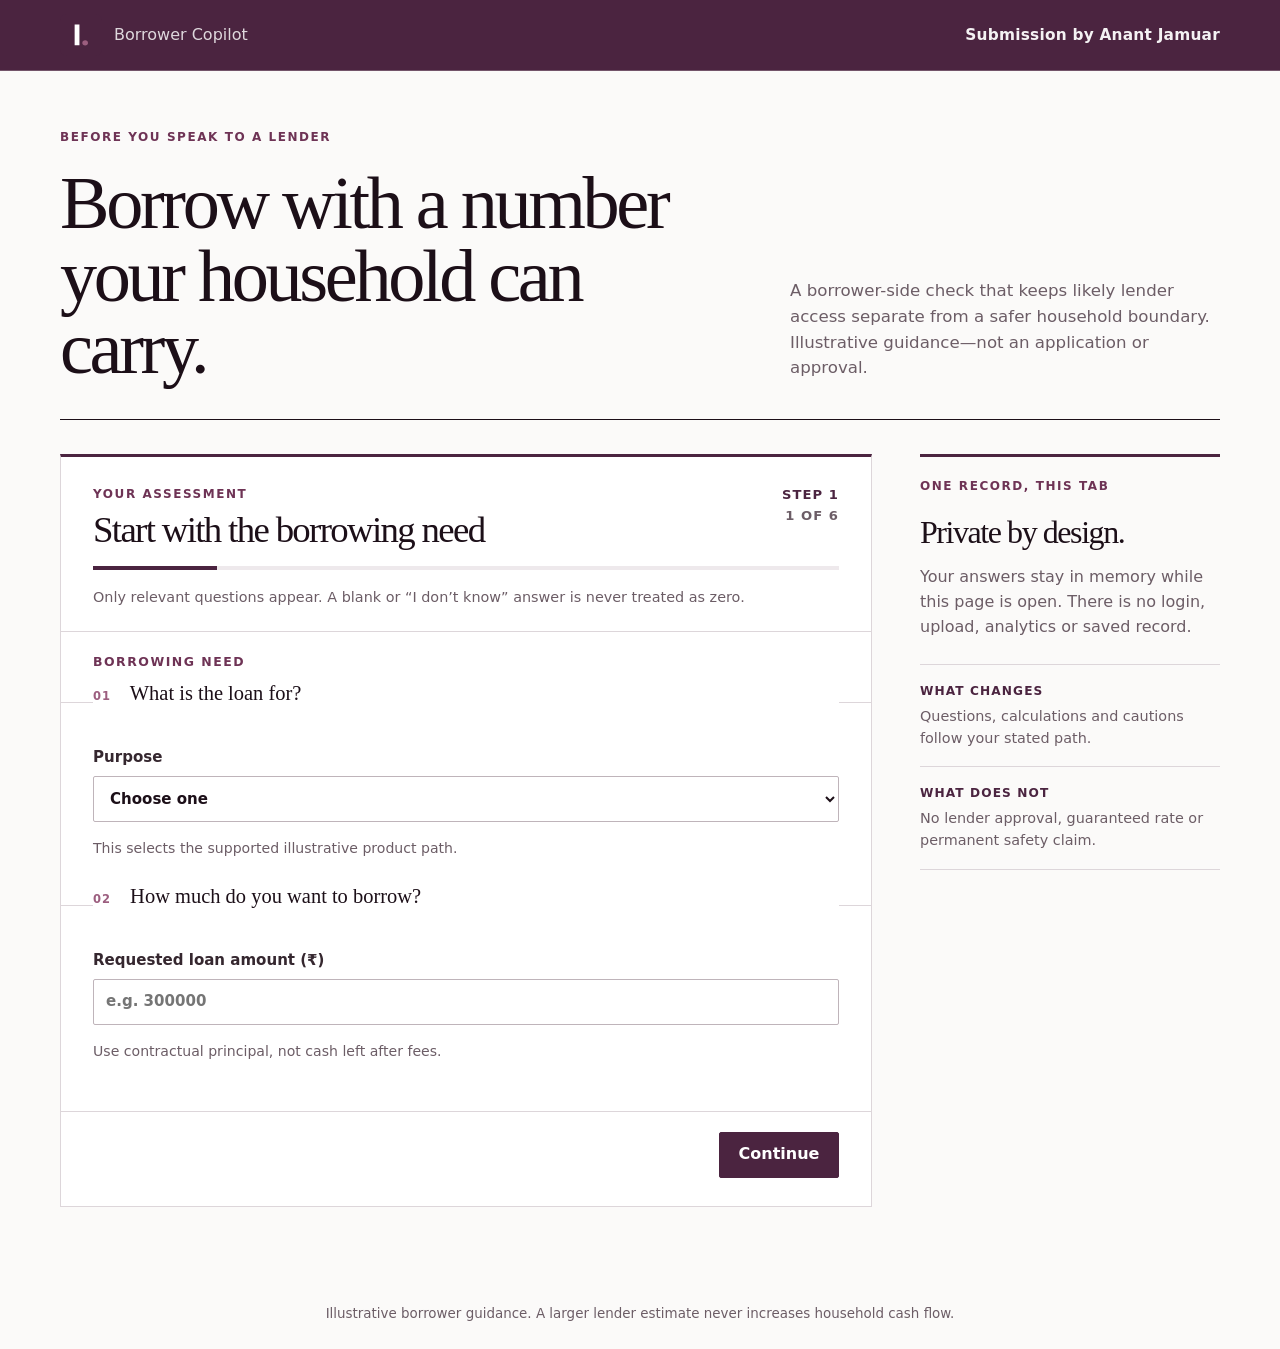
==== index.html @ d69629b9 "Initial Lokta Borrower Copilot implementation" ====
<!doctype html>
<html lang="en">
  <head>
    <meta charset="UTF-8" />
    <meta name="viewport" content="width=device-width, initial-scale=1" />
    <meta name="description" content="A private, adaptive borrowing self-assessment for Indian borrowers." />
    <title>Lokta Borrower Copilot</title>
    <link rel="stylesheet" href="styles.css" />
  </head>
  <body>
    <header class="site-header">
      <a class="brand" href="#top" aria-label="Lokta Borrower Copilot home">
        <img class="brand-mark" src="lokta-monogram.svg" alt="Lokta" />
        <span>Borrower Copilot</span>
      </a>
      <div class="header-meta">
        <div class="submission-details">
          <button class="submission-credit" type="button" aria-expanded="false" aria-controls="submission-contact">Submission by Anant Jamuar</button>
          <div id="submission-contact" class="contact-popover" role="status">
            <a href="mailto:jamuaranant@gmail.com">jamuaranant@gmail.com</a>
            <a href="tel:+91980128636">+91 980128636</a>
          </div>
        </div>
      </div>
    </header>

    <main id="top">
      <section class="hero">
        <p class="eyebrow">Before you speak to a lender</p>
        <h1>Borrow with a number your household can carry.</h1>
        <p class="lede">A borrower-side check that keeps likely lender access separate from a safer household boundary. Illustrative guidance—not an application or approval.</p>
      </section>

      <div class="layout">
        <form id="assessment-form" novalidate>
          <div class="form-intro">
            <div>
              <p class="eyebrow">Your assessment</p>
              <h2 id="panel-title">Start with the borrowing need</h2>
            </div>
            <div class="progress-copy" aria-live="polite">
              <span id="step-label">Step 1</span>
              <span id="step-count">1 of 7</span>
            </div>
            <progress id="step-progress" value="1" max="7" aria-label="Assessment progress"></progress>
            <p class="form-note">Only relevant questions appear. A blank or “I don’t know” answer is never treated as zero.</p>
          </div>

          <section class="question-panel" data-panel="need" data-title="Start with the borrowing need" aria-labelledby="need-heading">
            <h3 id="need-heading" tabindex="-1">Borrowing need</h3>
            <fieldset>
              <legend><span>01</span> What is the loan for?</legend>
              <label>Purpose
                <select name="purpose" required>
                  <option value="">Choose one</option>
                  <option value="personal">Wedding or another personal expense</option>
                  <option value="business">Business investment or expansion</option>
                  <option value="vehicle">Electric vehicle for earning income</option>
                  <option value="personal">Vehicle for personal use</option>
                  <option value="other">Another personal purpose</option>
                </select>
              </label>
              <p class="help">This selects the supported illustrative product path.</p>
            </fieldset>
            <fieldset>
              <legend><span>02</span> How much do you want to borrow?</legend>
              <label>Requested loan amount (₹)
                <input name="requested" type="number" min="1" inputmode="numeric" placeholder="e.g. 300000" required />
              </label>
              <p class="help">Use contractual principal, not cash left after fees.</p>
            </fieldset>
          </section>

          <section class="question-panel" data-panel="income" data-title="Map the household income" aria-labelledby="income-heading" hidden>
            <h3 id="income-heading" tabindex="-1">Household income</h3>
            <fieldset>
              <legend><span>03</span> What net income is available now?</legend>
              <div class="two-col amount-pair" data-fields="income">
                <label>Monthly net income — lower (₹)<input name="incomeLow" type="number" min="0" inputmode="numeric" /></label>
                <label>Upper, if it is a range (₹)<input name="incomeHigh" type="number" min="0" inputmode="numeric" /></label>
              </div>
              <label class="check"><input type="checkbox" data-unknown="income" /> I don’t know my current net income</label>
              <div class="two-col">
                <label>Income type
                  <select name="incomeType"><option value="">Choose one</option><option value="salaried">Salaried</option><option value="self-employed">Self-employed</option><option value="informal">Informal or casual</option><option value="mixed">Mixed</option><option value="unsure">Unsure</option></select>
                </label>
                <label>Does it vary materially month to month?
                  <select name="incomeVariable"><option value="">I don’t know</option><option value="no">No</option><option value="yes">Yes</option></select>
                </label>
              </div>
              <label>Do records support this monthly net-income amount?
                <select name="records"><option value="">I don’t know</option><option value="yes">Yes</option><option value="part">Only part of it</option><option value="no">No or no records</option></select>
              </label>
              <div id="supported-income" hidden class="two-col amount-pair">
                <label>Record-supported amount — lower (₹)<input name="supportedIncomeLow" type="number" min="0" inputmode="numeric" /></label>
                <label>Upper, if a range (₹)<input name="supportedIncomeHigh" type="number" min="0" inputmode="numeric" /></label>
              </div>
              <p class="help">Use income after work costs and taxes, before household spending and debt. Do not include hoped-for income from this loan.</p>
            </fieldset>
            <fieldset>
              <legend><span>04</span> Does someone contribute to this same budget?</legend>
              <div class="two-col amount-pair" data-fields="contribution">
                <label>Available monthly — lower (₹)<input name="contributionLow" type="number" min="0" inputmode="numeric" /></label>
                <label>Upper, if a range (₹)<input name="contributionHigh" type="number" min="0" inputmode="numeric" /></label>
              </div>
              <label class="check"><input type="checkbox" data-unknown="contribution" /> I don’t know</label>
              <p class="help">Enter 0 only when there is no contribution. Do not enter another person’s full salary unless it is actually available here.</p>
            </fieldset>
          </section>

          <section class="question-panel" data-panel="budget" data-title="Map spending and existing debt" aria-labelledby="budget-heading" hidden>
            <h3 id="budget-heading" tabindex="-1">Household commitments</h3>
            <fieldset>
              <legend><span>05</span> What does the household spend?</legend>
              <div class="two-col amount-pair" data-fields="expenses">
                <label>Monthly spending — lower (₹)<input name="expensesLow" type="number" min="0" inputmode="numeric" /></label>
                <label>Upper, if a range (₹)<input name="expensesHigh" type="number" min="0" inputmode="numeric" /></label>
              </div>
              <label class="check"><input type="checkbox" data-unknown="expenses" /> I don’t know</label>
              <p class="help">Include housing, food, utilities, transport and people supported. Exclude debt and costs already removed from income.</p>
            </fieldset>
            <fieldset>
              <legend><span>06</span> What debt payments are required?</legend>
              <div class="two-col amount-pair" data-fields="debt">
                <label>Monthly debt payments — lower (₹)<input name="debtLow" type="number" min="0" inputmode="numeric" /></label>
                <label>Upper, if a range (₹)<input name="debtHigh" type="number" min="0" inputmode="numeric" /></label>
              </div>
              <label class="check"><input type="checkbox" data-unknown="debt" /> I don’t know</label>
              <label>Does this include every debt where you are borrower or co-borrower?
                <select name="applicantDebtScope"><option value="">I don’t know</option><option value="same">Yes, same total</option><option value="different">No, I will enter another total</option></select>
              </label>
              <div id="applicant-debt" hidden class="two-col amount-pair">
                <label>Applicant debt — lower (₹)<input name="applicantDebtLow" type="number" min="0" inputmode="numeric" /></label>
                <label>Applicant debt — upper (₹)<input name="applicantDebtHigh" type="number" min="0" inputmode="numeric" /></label>
              </div>
              <label>Is a payment overdue, unresolved after a bounce, under a catch-up plan, paid with another loan, or delaying essentials?
                <select name="distress"><option value="">I don’t know</option><option value="none">No</option><option value="resolved">A previous problem is resolved</option><option value="active">Yes, now</option></select>
              </label>
              <p class="help">Use required payments, not outstanding balances. A resolved bounce is different from a currently unpaid one.</p>
            </fieldset>
            <fieldset>
              <legend><span>07</span> What is your age?</legend>
              <label>Age in completed years<input name="age" type="number" min="0" max="120" inputmode="numeric" /></label>
              <p class="help">No date of birth is needed. Unknown age keeps product eligibility unresolved.</p>
            </fieldset>
          </section>

          <section class="question-panel" data-panel="credit" data-title="Add the credit context" aria-labelledby="credit-heading" hidden>
            <h3 id="credit-heading" tabindex="-1">Credit context</h3>
            <fieldset>
              <legend><span>08</span> What do you know about your credit record?</legend>
              <label>Credit-score availability
                <select name="credit"><option value="">I don’t know</option><option value="known">I know my score</option><option value="none">I have been told no score is available</option></select>
              </label>
              <p class="help">No score is invented and no score-based rate discount is assumed.</p>
            </fieldset>
          </section>

          <section class="question-panel" data-panel="security" data-title="Check the property-backed path" aria-labelledby="security-heading" hidden>
            <h3 id="security-heading" tabindex="-1">Security</h3>
            <fieldset>
              <legend><span>09</span> Can this property support the selected path?</legend>
              <label>Is it applicant-owned, unencumbered, and are relevant owners willing to participate?
                <select name="security"><option value="">I don’t know</option><option value="yes">Yes</option><option value="no">No</option></select>
              </label>
              <label>Reported property value (₹)<input name="propertyValue" type="number" min="0" inputmode="numeric" /></label>
              <p class="help">Property can limit a lender estimate. It never becomes household repayment income.</p>
            </fieldset>
          </section>

          <section class="question-panel" data-panel="vehicle" data-title="Check the electric-vehicle path" aria-labelledby="vehicle-heading" hidden>
            <h3 id="vehicle-heading" tabindex="-1">Vehicle</h3>
            <fieldset>
              <legend><span>09</span> What is the on-road vehicle price?</legend>
              <label>On-road electric two-wheeler price (₹)<input name="vehiclePrice" type="number" min="0" inputmode="numeric" /></label>
              <p class="help">The illustrative path finances at most 85%; fees and other constraints can require more own funds.</p>
            </fieldset>
          </section>

          <section class="question-panel" data-panel="funding" data-title="Check whether the plan is fully funded" aria-labelledby="funding-heading" hidden>
            <h3 id="funding-heading" tabindex="-1">Funding</h3>
            <fieldset>
              <legend><span>10</span> What must the borrowing pay for?</legend>
              <label id="general-purpose-cost">Total purpose cost (₹)<input name="purposeCost" type="number" min="0" inputmode="numeric" /></label>
              <label>Own funds available after protected savings (₹)<input name="ownFunds" type="number" min="0" inputmode="numeric" /></label>
              <p class="help">Loan fees and the purpose cannot spend the same rupee twice.</p>
            </fieldset>
            <fieldset>
              <legend>Would a smaller version still work?</legend>
              <label>Smaller-plan viability
                <select name="smallPlan"><option value="no">No</option><option value="yes">Yes</option><option value="unknown">I’m not sure</option></select>
              </label>
              <label id="minimum-purpose-cost" hidden>Minimum acceptable purpose cost (₹)<input name="minimumPurposeCost" type="number" min="0" inputmode="numeric" /></label>
              <p class="help">A “Borrow less” result needs a genuinely useful smaller plan, not just a lower EMI.</p>
            </fieldset>
          </section>

          <section class="question-panel" data-panel="history" data-title="Test a real low-income month" aria-labelledby="history-heading" hidden>
            <h3 id="history-heading" tabindex="-1">Income history</h3>
            <fieldset>
              <legend>What was the lowest recent net-income month?</legend>
              <div class="two-col">
                <label>Lowest monthly net income (₹)<input name="historyLow" type="number" min="0" inputmode="numeric" /></label>
                <label>Completed months covered<input name="historyMonths" type="number" min="1" max="12" inputmode="numeric" /></label>
              </div>
              <p class="help">Use the latest available period, up to 12 completed months, after work or business costs. It is tested separately—not reduced by another 20%.</p>
            </fieldset>
          </section>

          <section class="question-panel" data-panel="productive" data-title="Keep future earnings separate" aria-labelledby="productive-heading" hidden>
            <h3 id="productive-heading" tabindex="-1">Productive use</h3>
            <fieldset>
              <legend>What additional net income could the purchase create?</legend>
              <div class="two-col">
                <label>Conservative monthly net increase (₹)<input name="productiveIncome" type="number" min="0" inputmode="numeric" /></label>
                <label>Months before it begins<input name="productiveDelay" type="number" min="0" inputmode="numeric" /></label>
              </div>
              <label>What is the estimate based on?
                <select name="productiveBasis"><option value="">I don’t know</option><option value="records">Past records</option><option value="orders">Confirmed orders or demand</option><option value="estimate">My estimate</option></select>
              </label>
              <p class="help">Enter income after added operating costs, downtime and displaced earnings. It will never raise current safe capacity.</p>
            </fieldset>
          </section>

          <section class="question-panel" data-panel="resilience" data-title="Add only useful refinements" aria-labelledby="resilience-heading" hidden>
            <h3 id="resilience-heading" tabindex="-1">Resilience and offer</h3>
            <fieldset>
              <legend>What emergency money remains after this plan?</legend>
              <label>Accessible reserves after purchase, fees and earmarks (₹)<input name="reserves" type="number" min="0" inputmode="numeric" /></label>
              <p class="help">Optional. Reserves show temporary coverage; they never increase recurring capacity.</p>
            </fieldset>
            <fieldset>
              <legend>Is a known one-time expense due within 12 months?</legend>
              <label>Upcoming commitment
                <select name="commitmentStatus"><option value="">Skip this refinement</option><option value="no">No</option><option value="yes">Yes</option><option value="unknown">I’m not sure</option></select>
              </label>
              <div id="commitment-details" hidden>
                <div class="two-col">
                  <label>Amount (₹)<input name="commitmentAmount" type="number" min="0" inputmode="numeric" /></label>
                  <label>Due in how many months?<input name="commitmentMonths" type="number" min="1" max="12" inputmode="numeric" /></label>
                  <label>Already set aside (₹)<input name="commitmentEarmarked" type="number" min="0" inputmode="numeric" /></label>
                  <label>Already included in monthly spending?
                    <select name="commitmentInExpenses"><option value="">I don’t know</option><option value="yes">Yes</option><option value="no">No</option></select>
                  </label>
                </div>
              </div>
            </fieldset>
            <fieldset>
              <legend>Do you have a lender offer to compare?</legend>
              <label>Actual offer available
                <select name="hasOffer"><option value="no">No—use the benchmark</option><option value="yes">Yes—check my offer</option></select>
              </label>
              <p class="help">Only one-disbursement monthly reducing or explicitly flat-rate offers are supported.</p>
            </fieldset>
          </section>

          <section class="question-panel" data-panel="offer" data-title="Read the lender offer as cash flows" aria-labelledby="offer-heading" hidden>
            <h3 id="offer-heading" tabindex="-1">Actual lender offer</h3>
            <fieldset>
              <legend>What are the contractual repayment terms?</legend>
              <div class="two-col">
                <label>Contractual principal (₹)<input name="offerAmount" type="number" min="0" inputmode="numeric" /></label>
                <label>Quoted monthly repayment (₹)<input name="offerEmi" type="number" min="0" inputmode="numeric" /></label>
                <label>Repayment structure
                  <select name="offerStructure"><option value="">I don’t know</option><option value="reducing">Reducing balance</option><option value="flat">Explicit flat rate</option><option value="unsupported">Another structure</option></select>
                </label>
                <label>Rate type
                  <select name="offerRateType"><option value="">I don’t know</option><option value="fixed">Fixed</option><option value="floating">Floating</option></select>
                </label>
                <label>Stated annual rate (%)<input name="offerRate" type="number" min="0" step="0.01" inputmode="decimal" /></label>
                <label>Number of monthly repayments<input name="offerMonths" type="number" min="1" step="1" inputmode="numeric" /></label>
              </div>
            </fieldset>
            <fieldset>
              <legend>Are all mandatory charges included?</legend>
              <label>Fee completeness
                <select name="completeFees"><option value="">I don’t know</option><option value="no">No or incomplete</option><option value="yes">Yes, every category below is complete</option></select>
              </label>
              <div id="offer-fees" hidden>
                <p class="help fee-help">Use 0 only where the offer confirms no charge.</p>
                <div class="two-col">
                  <label>Financed fees inside principal (₹)<input name="financedFees" type="number" min="0" inputmode="numeric" /></label>
                  <label>Fees deducted at disbursal (₹)<input name="deductedFees" type="number" min="0" inputmode="numeric" /></label>
                  <label>Fees paid separately upfront (₹)<input name="upfrontFees" type="number" min="0" inputmode="numeric" /></label>
                  <label>Mandatory monthly charge (₹)<input name="recurringFees" type="number" min="0" inputmode="numeric" /></label>
                </div>
              </div>
            </fieldset>
          </section>

          <p id="form-error" class="error" role="alert"></p>
          <div class="form-actions">
            <button id="back" class="secondary" type="button" hidden>Back</button>
            <button id="next" class="primary" type="button">Continue</button>
            <button id="submit-assessment" class="primary" type="submit" hidden>See my assessment</button>
          </div>
        </form>

        <aside class="privacy-note">
          <p class="eyebrow">One record, this tab</p>
          <h2>Private by design.</h2>
          <p>Your answers stay in memory while this page is open. There is no login, upload, analytics or saved record.</p>
          <dl>
            <div><dt>What changes</dt><dd>Questions, calculations and cautions follow your stated path.</dd></div>
            <div><dt>What does not</dt><dd>No lender approval, guaranteed rate or permanent safety claim.</dd></div>
          </dl>
        </aside>
      </div>

      <section id="results" hidden aria-live="polite" aria-labelledby="results-title">
        <div id="result-banner" class="result-banner">
          <p class="eyebrow">Your current assessment</p>
          <h2 id="results-title" tabindex="-1"></h2>
          <p id="result-lead"></p>
        </div>
        <div id="result-grid" class="result-grid"></div>

        <article id="negotiation-card" class="negotiation-card">
          <div class="card-heading"><div><p class="eyebrow">Take this to a lender</p><h2>Negotiation Card</h2></div><span>Current session only</span></div>
          <div id="card-content"></div>
          <p class="card-foot">Ask for the Key Facts Statement, complete charges, rate basis, repayment schedule and whether the quoted payment includes every mandatory recurring charge.</p>
          <div class="actions"><button id="print-card" type="button">Print card</button><button id="share-card" type="button">Share summary</button><button id="reset" type="button" class="quiet">Start again</button></div>
        </article>
      </section>
    </main>
    <footer>Illustrative borrower guidance. A larger lender estimate never increases household cash flow.</footer>
    <script type="module" src="app.mjs"></script>
  </body>
</html>
---- styles.css ----
:root {
  --ink:#1c0f18;
  --muted:#6c5d66;
  --surface:#ffffff;
  --canvas:#fbfaf9;
  --line:#ddd6da;
  --brand:#4b2440;
  --brand-deep:#2e1626;
  --brand-mid:#6e3355;
  --brand-soft:#9c5e7f;
  --good:#176b58;
  --amber:#8a5700;
  --red:#a32d3b;
  --focus:#d49722;
}

* { box-sizing:border-box; }
[hidden] { display:none !important; }
html { scroll-behavior:smooth; }
body { margin:0; color:var(--ink); background:var(--canvas); font:16px/1.55 ui-sans-serif, system-ui, -apple-system, BlinkMacSystemFont, "Segoe UI", sans-serif; }
main, .hero > *, .layout > *, .form-intro > *, fieldset, label, input, select { min-width:0; }
h1, h2, h3, p, dd { overflow-wrap:anywhere; }
button, input, select { font:inherit; }
button, select, input { min-height:46px; }
button { cursor:pointer; }
:focus-visible { outline:3px solid var(--focus); outline-offset:3px; }

.site-header {
  min-height:64px;
  padding:14px max(24px, calc((100% - 1160px)/2));
  display:flex;
  align-items:center;
  justify-content:space-between;
  gap:18px;
  background:var(--brand);
  color:#fff;
  border-bottom:1px solid rgba(255,255,255,.22);
}
.site-header p { margin:0; color:#efe7ec; font-size:.88rem; }
.header-meta { display:grid; gap:2px; justify-items:end; text-align:right; }
.submission-details { position:relative; }
.submission-credit { padding:0; border:0; min-height:0; color:#fff; background:transparent; opacity:.94; font-size:.96rem !important; font-weight:700; letter-spacing:.015em; }
.submission-credit:hover, .submission-credit:focus-visible { opacity:1; color:#fff; }
.contact-popover { position:absolute; z-index:5; top:calc(100% + 9px); right:0; display:grid; gap:4px; min-width:220px; padding:10px 12px; border:1px solid rgba(255,255,255,.32); background:var(--brand-deep); box-shadow:0 8px 20px rgba(28,15,24,.22); opacity:0; pointer-events:none; transform:translateY(-4px); transition:opacity .16s ease, transform .16s ease; }
.contact-popover a { color:#fff; font-size:.78rem; text-decoration:none; }
.contact-popover a:hover, .contact-popover a:focus-visible { text-decoration:underline; }
.submission-details:hover .contact-popover, .submission-details:focus-within .contact-popover, .submission-details.is-open .contact-popover { opacity:1; pointer-events:auto; transform:translateY(0); }
.brand { display:inline-flex; align-items:center; gap:12px; color:#fff; text-decoration:none; font-weight:800; letter-spacing:-.025em; }
.brand-mark { width:42px; height:42px; display:block; border-radius:7px; }
.brand span { font-family:inherit; font-size:1rem; font-weight:500; letter-spacing:normal; opacity:.82; }

main { width:min(1160px, calc(100% - 36px)); margin:0 auto 72px; }
.hero { display:grid; grid-template-columns:minmax(0, 1fr) minmax(260px, 430px); gap:48px; align-items:end; padding:48px 0 34px; border-bottom:1px solid var(--ink); }
.hero .eyebrow { grid-column:1 / -1; margin-bottom:-28px; }
.hero h1, .form-intro h2, .privacy-note h2, .result-banner h2, .card-heading h2 {
  font-family:Georgia, "Times New Roman", serif;
  font-weight:500;
  letter-spacing:-.045em;
}
.hero h1 { margin:0; max-width:720px; font-size:clamp(2.45rem,5.8vw,5rem); line-height:.98; }
.lede { margin:0 0 4px; color:var(--muted); font-size:1.04rem; }
.eyebrow { margin:0 0 9px; color:var(--brand-mid); text-transform:uppercase; letter-spacing:.13em; font-size:.75rem; font-weight:800; }

.layout { display:grid; grid-template-columns:minmax(0, 1fr) 300px; gap:48px; align-items:start; padding-top:34px; }
form { overflow:hidden; background:var(--surface); border:1px solid var(--line); border-top:3px solid var(--brand); }
.form-intro { display:grid; grid-template-columns:minmax(0,1fr) auto; gap:16px 24px; padding:28px 32px 23px; border-bottom:1px solid var(--line); }
.form-intro h2 { margin:0; font-size:clamp(1.65rem,3vw,2.3rem); line-height:1.08; }
.form-intro .eyebrow { margin-bottom:6px; }
.progress-copy { display:grid; align-content:start; justify-items:end; color:var(--muted); font-size:.82rem; text-transform:uppercase; letter-spacing:.08em; font-weight:750; }
.progress-copy span:first-child { color:var(--brand); }
progress { grid-column:1 / -1; width:100%; height:4px; border:0; border-radius:0; background:#eee9ec; accent-color:var(--brand); }
progress::-webkit-progress-bar { background:#eee9ec; }
progress::-webkit-progress-value { background:var(--brand); }
progress::-moz-progress-bar { background:var(--brand); }
.form-note { grid-column:1 / -1; margin:0; color:var(--muted); font-size:.9rem; }

.question-panel { animation:panel-in .22s ease-out; }
.question-panel > h3 { margin:0; padding:20px 32px 10px; color:var(--brand-mid); font-size:.78rem; text-transform:uppercase; letter-spacing:.12em; }
fieldset { margin:0; padding:22px 32px 24px; border:0; border-top:1px solid var(--line); }
legend { width:100%; padding:0 0 17px; font-family:Georgia, "Times New Roman", serif; font-size:1.28rem; line-height:1.25; }
legend span { display:inline-block; min-width:32px; color:var(--brand-soft); font:700 .72rem/1 ui-sans-serif, system-ui, sans-serif; letter-spacing:.08em; }
label { display:grid; gap:7px; margin:0 0 16px; color:#35272f; font-size:.94rem; font-weight:650; }
input, select { width:100%; padding:9px 12px; border:1px solid #bfb4ba; border-radius:2px; background:#fff; color:var(--ink); }
input:hover, select:hover { border-color:var(--brand-soft); }
input:disabled { background:#f1edef; color:#887b83; }
.two-col { display:grid; grid-template-columns:1fr 1fr; gap:0 18px; }
.check { display:flex; align-items:center; gap:10px; font-weight:600; }
.check input { width:20px; height:20px; min-height:0; accent-color:var(--brand); }
.help { margin:0; color:var(--muted); font-size:.88rem; }
.fee-help { margin-bottom:14px; }

.form-actions { display:flex; justify-content:flex-end; gap:12px; padding:20px 32px 28px; border-top:1px solid var(--line); }
.form-actions button, .actions button { min-width:120px; padding:0 18px; border-radius:2px; font-weight:750; }
.primary { border:1px solid var(--brand); background:var(--brand); color:#fff; }
.primary:hover { background:var(--brand-deep); border-color:var(--brand-deep); }
.secondary { margin-right:auto; border:1px solid var(--brand); background:#fff; color:var(--brand); }
.secondary:hover { background:#f6f0f4; }
.error { min-height:24px; margin:0; padding:0 32px; color:var(--red); font-weight:700; }

.privacy-note { position:sticky; top:18px; padding:3px 0 0; border-top:3px solid var(--brand); }
.privacy-note h2 { margin:20px 0 10px; font-size:2rem; line-height:1.05; }
.privacy-note > p:not(.eyebrow) { color:var(--muted); }
.privacy-note .eyebrow { margin-top:17px; }
.privacy-note dl { margin:24px 0 0; border-top:1px solid var(--line); }
.privacy-note dl div { padding:17px 0; border-bottom:1px solid var(--line); }
.privacy-note dt { margin-bottom:4px; color:var(--brand); font-size:.76rem; font-weight:800; text-transform:uppercase; letter-spacing:.09em; }
.privacy-note dd { margin:0; color:var(--muted); font-size:.9rem; }

#results { margin-top:46px; padding-top:1px; }
.result-banner { padding:31px 34px 32px; color:#fff; background:var(--brand); border-left:6px solid var(--brand-soft); }
.result-banner[data-tone="good"] { border-left-color:#79c8ae; }
.result-banner[data-tone="bad"] { border-left-color:#f08a91; }
.result-banner h2 { margin:0; font-size:clamp(2rem,5vw,3.5rem); line-height:1; }
.result-banner .eyebrow { color:#dbc9d4; }
.result-banner p:last-child { max-width:800px; margin-bottom:0; color:#f1e8ed; }
.result-grid { display:grid; grid-template-columns:repeat(2, 1fr); margin:20px 0; border-top:1px solid var(--line); border-left:1px solid var(--line); }
.result { min-height:230px; padding:26px 28px; background:#fff; border-right:1px solid var(--line); border-bottom:1px solid var(--line); }
.result-label { margin:0 0 10px; color:var(--brand-mid); font-size:.76rem; font-weight:800; text-transform:uppercase; letter-spacing:.09em; }
.result .number { margin:0; font-family:Georgia, "Times New Roman", serif; font-size:clamp(1.55rem,3.4vw,2.25rem); line-height:1.08; letter-spacing:-.035em; }
.result .number + p { margin:14px 0 0; color:var(--muted); font-size:.92rem; }
.state { display:inline-block; margin-top:15px; padding:4px 8px; border:1px solid #d8cfd4; color:#594a52; font-size:.76rem; font-weight:750; }
.state.warning { border-color:#d4a352; color:var(--amber); background:#fffaf0; }
.state.bad { border-color:#d98791; color:var(--red); background:#fff7f8; }
.state.good { border-color:#79ae9e; color:var(--good); background:#f4fbf8; }

.negotiation-card { padding:32px 34px; color:#fff; background:var(--ink); border-top:5px solid var(--brand-soft); }
.card-heading { display:flex; justify-content:space-between; gap:20px; align-items:start; padding-bottom:20px; border-bottom:1px solid #5c4a55; }
.card-heading .eyebrow { color:#c58fac; }
.card-heading h2 { margin:0; font-size:2.35rem; line-height:1; }
.card-heading > span { padding:4px 8px; border:1px solid #75636e; font-size:.74rem; color:#e4dbe0; text-transform:uppercase; letter-spacing:.06em; }
.card-grid { display:grid; grid-template-columns:repeat(3, 1fr); border-left:1px solid #493942; margin-top:23px; }
.card-item { padding:4px 18px 20px; border-right:1px solid #493942; }
.card-item span, .card-conditions span { display:block; color:#c49ab1; font-size:.73rem; text-transform:uppercase; letter-spacing:.08em; }
.card-item strong { display:block; margin-top:6px; font-family:Georgia, "Times New Roman", serif; font-size:1.1rem; font-weight:500; }
.card-item p { margin:5px 0 0; color:#d9ced4; font-size:.85rem; }
.card-conditions { margin-top:4px; padding:18px 0; border-top:1px solid #5c4a55; border-bottom:1px solid #5c4a55; }
.card-conditions p, .card-foot { margin:6px 0 0; color:#d9ced4; font-size:.88rem; }
.card-foot { margin-top:18px; }
.actions { display:flex; flex-wrap:wrap; gap:10px; margin-top:22px; }
.actions button { border:1px solid #8d7783; color:#fff; background:transparent; }
.actions button:first-child { border-color:var(--brand-soft); background:var(--brand-mid); }
.actions button:hover { border-color:#fff; }
footer { padding:25px; text-align:center; color:var(--muted); font-size:.84rem; }

@keyframes panel-in { from { opacity:0; transform:translateY(6px); } to { opacity:1; transform:none; } }

@media (max-width:840px) {
  .hero { grid-template-columns:1fr; gap:18px; }
  .hero .eyebrow { margin-bottom:-4px; }
  .layout { grid-template-columns:1fr; gap:28px; }
  .privacy-note { position:static; }
  .result-grid, .card-grid { grid-template-columns:1fr; }
  .card-grid { border-bottom:1px solid #493942; }
  .card-item { border-bottom:1px solid #493942; }
}

@media (max-width:560px) {
  main { width:calc(100% - 20px); max-width:1160px; }
  .site-header { align-items:flex-start; flex-direction:column; padding:14px 15px; }
  .brand-mark { width:40px; height:40px; }
  .header-meta { justify-items:start; text-align:left; }
  .contact-popover { right:auto; left:0; }
  .hero { padding:34px 2px 25px; }
  .hero h1 { font-size:clamp(2.3rem,13vw,3.6rem); }
  .form-intro { grid-template-columns:1fr; padding:23px 20px 19px; }
  .progress-copy { grid-row:2; grid-template-columns:1fr auto; justify-items:start; }
  .progress-copy span:last-child { justify-self:end; }
  .question-panel > h3, fieldset { padding-left:20px; padding-right:20px; }
  .two-col { grid-template-columns:1fr; gap:0; }
  .form-actions { padding:18px 20px 22px; }
  .form-actions button { min-width:0; flex:1; }
  .error { padding:0 20px; }
  .result-banner, .negotiation-card, .result { padding:23px 21px; }
  .card-heading { flex-direction:column; }
}

@media (prefers-reduced-motion:reduce) {
  html { scroll-behavior:auto; }
  *, *::before, *::after { animation-duration:.01ms !important; animation-iteration-count:1 !important; transition-duration:.01ms !important; }
}

@media print {
  body { background:#fff; }
  .site-header, .hero, .layout, #results > :not(.negotiation-card), footer, .actions { display:none !important; }
  #results { display:block !important; margin:0; }
  .negotiation-card { display:block !important; min-height:100vh; color:#000; background:#fff; border:1px solid #000; }
  .card-item p, .card-conditions p, .card-foot { color:#222; }
  .card-item span, .card-conditions span { color:#4b2440; }
}
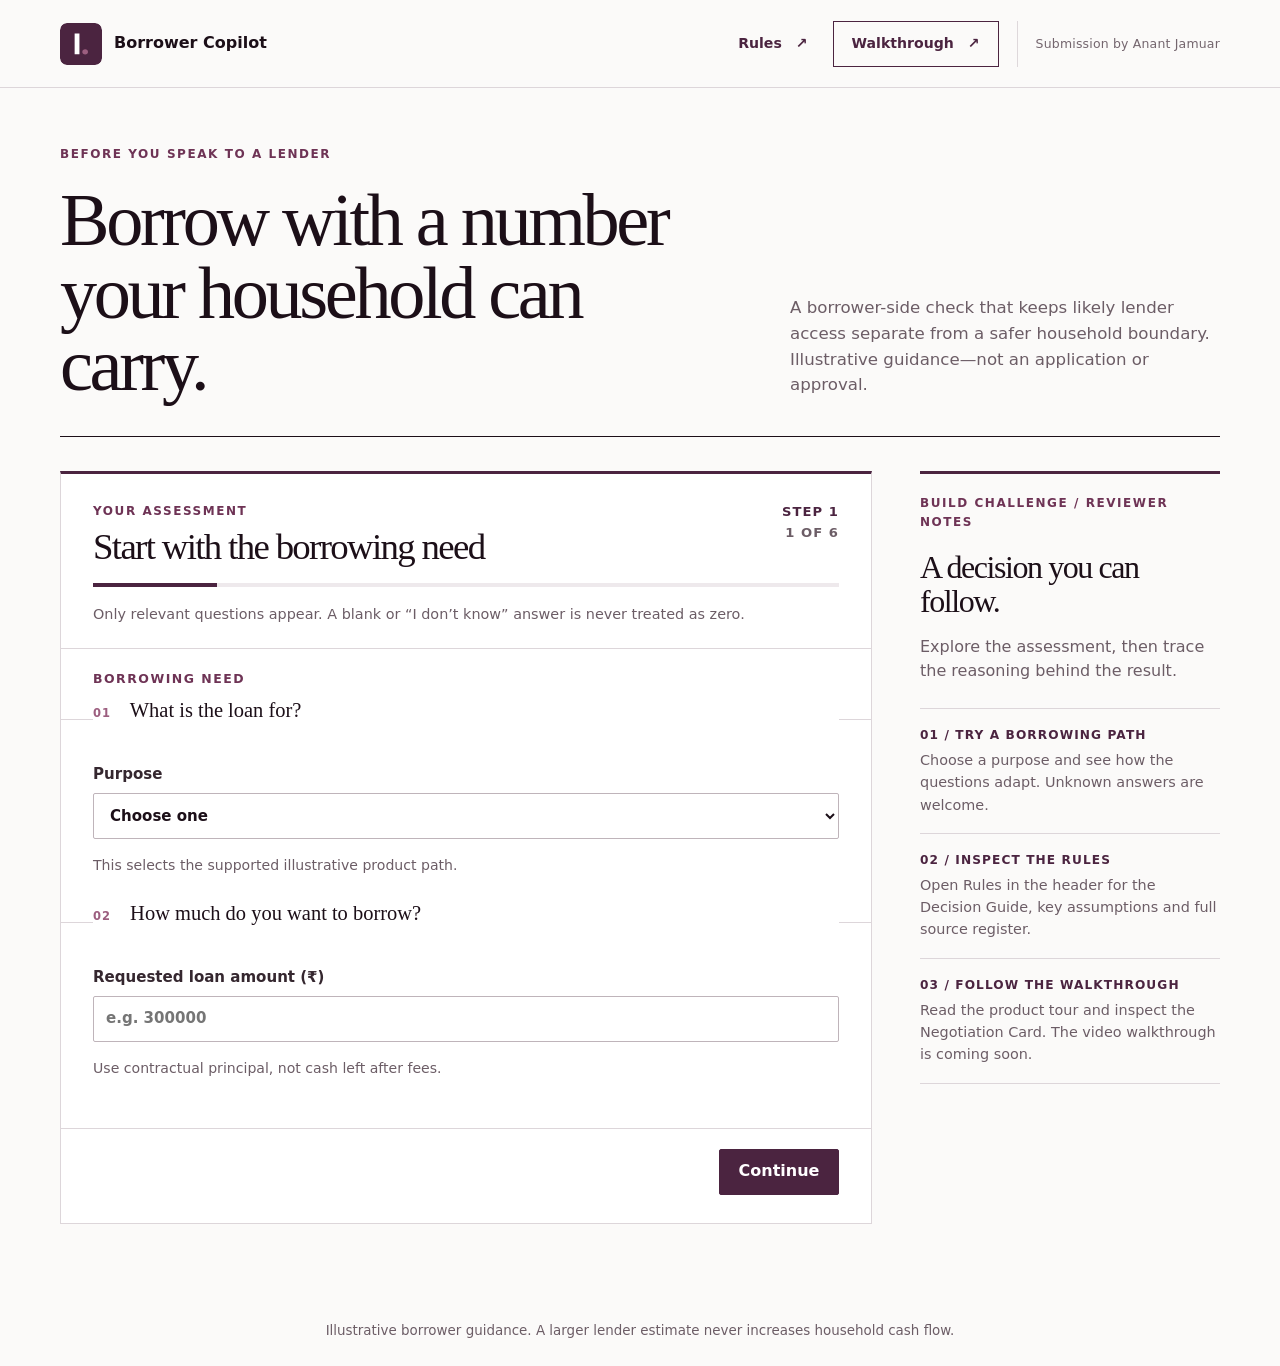
==== commit eaef1bc1: "Add reviewer decision guide and walkthrough navigation" ====
--- a/index.html
+++ b/index.html
@@ -5,14 +5,18 @@
     <meta name="viewport" content="width=device-width, initial-scale=1" />
     <meta name="description" content="A private, adaptive borrowing self-assessment for Indian borrowers." />
     <title>Lokta Borrower Copilot</title>
-    <link rel="stylesheet" href="styles.css" />
+    <link rel="stylesheet" href="src/styles.css" />
   </head>
   <body>
     <header class="site-header">
       <a class="brand" href="#top" aria-label="Lokta Borrower Copilot home">
-        <img class="brand-mark" src="lokta-monogram.svg" alt="Lokta" />
+        <img class="brand-mark" src="assets/lokta-monogram.svg" alt="Lokta" />
         <span>Borrower Copilot</span>
       </a>
+      <nav class="header-nav" aria-label="Reviewer resources">
+        <a href="review/rules.html" target="_blank" rel="noopener" aria-label="Rules (opens in a new tab)">Rules <span aria-hidden="true">↗</span></a>
+        <a href="review/walkthrough.html" target="_blank" rel="noopener" aria-label="Walkthrough (opens in a new tab)">Walkthrough <span aria-hidden="true">↗</span></a>
+      </nav>
       <div class="header-meta">
         <div class="submission-details">
           <button class="submission-credit" type="button" aria-expanded="false" aria-controls="submission-contact">Submission by Anant Jamuar</button>
@@ -296,13 +300,14 @@
           </div>
         </form>
 
-        <aside class="privacy-note">
-          <p class="eyebrow">One record, this tab</p>
-          <h2>Private by design.</h2>
-          <p>Your answers stay in memory while this page is open. There is no login, upload, analytics or saved record.</p>
+        <aside class="review-note" aria-labelledby="review-title">
+          <p class="eyebrow">Build challenge / Reviewer notes</p>
+          <h2 id="review-title">A decision you can follow.</h2>
+          <p>Explore the assessment, then trace the reasoning behind the result.</p>
           <dl>
-            <div><dt>What changes</dt><dd>Questions, calculations and cautions follow your stated path.</dd></div>
-            <div><dt>What does not</dt><dd>No lender approval, guaranteed rate or permanent safety claim.</dd></div>
+            <div><dt>01 / Try a borrowing path</dt><dd>Choose a purpose and see how the questions adapt. Unknown answers are welcome.</dd></div>
+            <div><dt>02 / Inspect the rules</dt><dd>Open Rules in the header for the Decision Guide, key assumptions and full source register.</dd></div>
+            <div><dt>03 / Follow the walkthrough</dt><dd>Read the product tour and inspect the Negotiation Card. The video walkthrough is coming soon.</dd></div>
           </dl>
         </aside>
       </div>
@@ -324,6 +329,6 @@
       </section>
     </main>
     <footer>Illustrative borrower guidance. A larger lender estimate never increases household cash flow.</footer>
-    <script type="module" src="app.mjs"></script>
+    <script type="module" src="src/app.mjs"></script>
   </body>
 </html>
--- a/src/styles.css
+++ b/src/styles.css
@@ -0,0 +1,250 @@
+:root {
+  --ink:#1c0f18;
+  --muted:#6c5d66;
+  --surface:#ffffff;
+  --canvas:#fbfaf9;
+  --line:#ddd6da;
+  --brand:#4b2440;
+  --brand-deep:#2e1626;
+  --brand-mid:#6e3355;
+  --brand-soft:#9c5e7f;
+  --good:#176b58;
+  --amber:#8a5700;
+  --red:#a32d3b;
+  --focus:#d49722;
+}
+
+* { box-sizing:border-box; }
+[hidden] { display:none !important; }
+html { scroll-behavior:smooth; }
+body { margin:0; color:var(--ink); background:var(--canvas); font:16px/1.55 ui-sans-serif, system-ui, -apple-system, BlinkMacSystemFont, "Segoe UI", sans-serif; }
+main, .hero > *, .layout > *, .form-intro > *, fieldset, label, input, select { min-width:0; }
+h1, h2, h3, p, dd { overflow-wrap:anywhere; }
+button, input, select { font:inherit; }
+button, select, input { min-height:46px; }
+button { cursor:pointer; }
+:focus-visible { outline:3px solid var(--focus); outline-offset:3px; }
+
+.site-header {
+  min-height:64px;
+  padding:14px max(24px, calc((100% - 1160px)/2));
+  display:flex;
+  align-items:center;
+  justify-content:space-between;
+  gap:18px;
+  background:var(--brand);
+  color:#fff;
+  border-bottom:1px solid rgba(255,255,255,.22);
+}
+.site-header p { margin:0; color:#efe7ec; font-size:.88rem; }
+.header-meta { display:grid; gap:2px; justify-items:end; text-align:right; }
+.submission-details { position:relative; }
+.submission-credit { padding:0; border:0; min-height:0; color:#fff; background:transparent; opacity:.94; font-size:.96rem !important; font-weight:700; letter-spacing:.015em; }
+.submission-credit:hover, .submission-credit:focus-visible { opacity:1; color:#fff; }
+.contact-popover { position:absolute; z-index:5; top:calc(100% + 9px); right:0; display:grid; gap:4px; min-width:220px; padding:10px 12px; border:1px solid rgba(255,255,255,.32); background:var(--brand-deep); box-shadow:0 8px 20px rgba(28,15,24,.22); opacity:0; pointer-events:none; transform:translateY(-4px); transition:opacity .16s ease, transform .16s ease; }
+.contact-popover a { color:#fff; font-size:.78rem; text-decoration:none; }
+.contact-popover a:hover, .contact-popover a:focus-visible { text-decoration:underline; }
+.submission-details:hover .contact-popover, .submission-details:focus-within .contact-popover, .submission-details.is-open .contact-popover { opacity:1; pointer-events:auto; transform:translateY(0); }
+.brand { display:inline-flex; align-items:center; gap:12px; color:#fff; text-decoration:none; font-weight:800; letter-spacing:-.025em; }
+.brand-mark { width:42px; height:42px; display:block; border-radius:7px; }
+.brand span { font-family:inherit; font-size:1rem; font-weight:500; letter-spacing:normal; opacity:.82; }
+
+main { width:min(1160px, calc(100% - 36px)); margin:0 auto 72px; }
+.hero { display:grid; grid-template-columns:minmax(0, 1fr) minmax(260px, 430px); gap:48px; align-items:end; padding:48px 0 34px; border-bottom:1px solid var(--ink); }
+.hero .eyebrow { grid-column:1 / -1; margin-bottom:-28px; }
+.hero h1, .form-intro h2, .review-note h2, .result-banner h2, .card-heading h2 {
+  font-family:Georgia, "Times New Roman", serif;
+  font-weight:500;
+  letter-spacing:-.045em;
+}
+.hero h1 { margin:0; max-width:720px; font-size:clamp(2.45rem,5.8vw,5rem); line-height:.98; }
+.lede { margin:0 0 4px; color:var(--muted); font-size:1.04rem; }
+.eyebrow { margin:0 0 9px; color:var(--brand-mid); text-transform:uppercase; letter-spacing:.13em; font-size:.75rem; font-weight:800; }
+
+.layout { display:grid; grid-template-columns:minmax(0, 1fr) 300px; gap:48px; align-items:start; padding-top:34px; }
+form { overflow:hidden; background:var(--surface); border:1px solid var(--line); border-top:3px solid var(--brand); }
+.form-intro { display:grid; grid-template-columns:minmax(0,1fr) auto; gap:16px 24px; padding:28px 32px 23px; border-bottom:1px solid var(--line); }
+.form-intro h2 { margin:0; font-size:clamp(1.65rem,3vw,2.3rem); line-height:1.08; }
+.form-intro .eyebrow { margin-bottom:6px; }
+.progress-copy { display:grid; align-content:start; justify-items:end; color:var(--muted); font-size:.82rem; text-transform:uppercase; letter-spacing:.08em; font-weight:750; }
+.progress-copy span:first-child { color:var(--brand); }
+progress { grid-column:1 / -1; width:100%; height:4px; border:0; border-radius:0; background:#eee9ec; accent-color:var(--brand); }
+progress::-webkit-progress-bar { background:#eee9ec; }
+progress::-webkit-progress-value { background:var(--brand); }
+progress::-moz-progress-bar { background:var(--brand); }
+.form-note { grid-column:1 / -1; margin:0; color:var(--muted); font-size:.9rem; }
+
+.question-panel { animation:panel-in .22s ease-out; }
+.question-panel > h3 { margin:0; padding:20px 32px 10px; color:var(--brand-mid); font-size:.78rem; text-transform:uppercase; letter-spacing:.12em; }
+fieldset { margin:0; padding:22px 32px 24px; border:0; border-top:1px solid var(--line); }
+legend { width:100%; padding:0 0 17px; font-family:Georgia, "Times New Roman", serif; font-size:1.28rem; line-height:1.25; }
+legend span { display:inline-block; min-width:32px; color:var(--brand-soft); font:700 .72rem/1 ui-sans-serif, system-ui, sans-serif; letter-spacing:.08em; }
+label { display:grid; gap:7px; margin:0 0 16px; color:#35272f; font-size:.94rem; font-weight:650; }
+input, select { width:100%; padding:9px 12px; border:1px solid #bfb4ba; border-radius:2px; background:#fff; color:var(--ink); }
+input:hover, select:hover { border-color:var(--brand-soft); }
+input:disabled { background:#f1edef; color:#887b83; }
+.two-col { display:grid; grid-template-columns:1fr 1fr; gap:0 18px; }
+.check { display:flex; align-items:center; gap:10px; font-weight:600; }
+.check input { width:20px; height:20px; min-height:0; accent-color:var(--brand); }
+.help { margin:0; color:var(--muted); font-size:.88rem; }
+.fee-help { margin-bottom:14px; }
+
+.form-actions { display:flex; justify-content:flex-end; gap:12px; padding:20px 32px 28px; border-top:1px solid var(--line); }
+.form-actions button, .actions button { min-width:120px; padding:0 18px; border-radius:2px; font-weight:750; }
+.primary { border:1px solid var(--brand); background:var(--brand); color:#fff; }
+.primary:hover { background:var(--brand-deep); border-color:var(--brand-deep); }
+.secondary { margin-right:auto; border:1px solid var(--brand); background:#fff; color:var(--brand); }
+.secondary:hover { background:#f6f0f4; }
+.error { min-height:24px; margin:0; padding:0 32px; color:var(--red); font-weight:700; }
+
+.review-note { position:sticky; top:18px; padding:3px 0 0; border-top:3px solid var(--brand); }
+.review-note h2 { margin:20px 0 10px; font-size:2rem; line-height:1.05; }
+.review-note > p:not(.eyebrow) { color:var(--muted); }
+.review-note .eyebrow { margin-top:17px; }
+.review-note dl { margin:24px 0 0; border-top:1px solid var(--line); }
+.review-note dl div { padding:17px 0; border-bottom:1px solid var(--line); }
+.review-note dt { margin-bottom:4px; color:var(--brand); font-size:.76rem; font-weight:800; text-transform:uppercase; letter-spacing:.09em; }
+.review-note dd { margin:0; color:var(--muted); font-size:.9rem; }
+
+#results { margin-top:46px; padding-top:1px; }
+.result-banner { padding:31px 34px 32px; color:#fff; background:var(--brand); border-left:6px solid var(--brand-soft); }
+.result-banner[data-tone="good"] { border-left-color:#79c8ae; }
+.result-banner[data-tone="bad"] { border-left-color:#f08a91; }
+.result-banner h2 { margin:0; font-size:clamp(2rem,5vw,3.5rem); line-height:1; }
+.result-banner .eyebrow { color:#dbc9d4; }
+.result-banner p:last-child { max-width:800px; margin-bottom:0; color:#f1e8ed; }
+.result-grid { display:grid; grid-template-columns:repeat(2, 1fr); margin:20px 0; border-top:1px solid var(--line); border-left:1px solid var(--line); }
+.result { min-height:230px; padding:26px 28px; background:#fff; border-right:1px solid var(--line); border-bottom:1px solid var(--line); }
+.result-label { margin:0 0 10px; color:var(--brand-mid); font-size:.76rem; font-weight:800; text-transform:uppercase; letter-spacing:.09em; }
+.result .number { margin:0; font-family:Georgia, "Times New Roman", serif; font-size:clamp(1.55rem,3.4vw,2.25rem); line-height:1.08; letter-spacing:-.035em; }
+.result .number + p { margin:14px 0 0; color:var(--muted); font-size:.92rem; }
+.state { display:inline-block; margin-top:15px; padding:4px 8px; border:1px solid #d8cfd4; color:#594a52; font-size:.76rem; font-weight:750; }
+.state.warning { border-color:#d4a352; color:var(--amber); background:#fffaf0; }
+.state.bad { border-color:#d98791; color:var(--red); background:#fff7f8; }
+.state.good { border-color:#79ae9e; color:var(--good); background:#f4fbf8; }
+
+.negotiation-card { padding:32px 34px; color:#fff; background:var(--ink); border-top:5px solid var(--brand-soft); }
+.card-heading { display:flex; justify-content:space-between; gap:20px; align-items:start; padding-bottom:20px; border-bottom:1px solid #5c4a55; }
+.card-heading .eyebrow { color:#c58fac; }
+.card-heading h2 { margin:0; font-size:2.35rem; line-height:1; }
+.card-heading > span { padding:4px 8px; border:1px solid #75636e; font-size:.74rem; color:#e4dbe0; text-transform:uppercase; letter-spacing:.06em; }
+.card-grid { display:grid; grid-template-columns:repeat(3, 1fr); border-left:1px solid #493942; margin-top:23px; }
+.card-item { padding:4px 18px 20px; border-right:1px solid #493942; }
+.card-item span, .card-conditions span { display:block; color:#c49ab1; font-size:.73rem; text-transform:uppercase; letter-spacing:.08em; }
+.card-item strong { display:block; margin-top:6px; font-family:Georgia, "Times New Roman", serif; font-size:1.1rem; font-weight:500; }
+.card-item p { margin:5px 0 0; color:#d9ced4; font-size:.85rem; }
+.card-conditions { margin-top:4px; padding:18px 0; border-top:1px solid #5c4a55; border-bottom:1px solid #5c4a55; }
+.card-conditions p, .card-foot { margin:6px 0 0; color:#d9ced4; font-size:.88rem; }
+.card-foot { margin-top:18px; }
+.actions { display:flex; flex-wrap:wrap; gap:10px; margin-top:22px; }
+.actions button { border:1px solid #8d7783; color:#fff; background:transparent; }
+.actions button:first-child { border-color:var(--brand-soft); background:var(--brand-mid); }
+.actions button:hover { border-color:#fff; }
+footer { padding:25px; text-align:center; color:var(--muted); font-size:.84rem; }
+
+@keyframes panel-in { from { opacity:0; transform:translateY(6px); } to { opacity:1; transform:none; } }
+
+@media (max-width:840px) {
+  .hero { grid-template-columns:1fr; gap:18px; }
+  .hero .eyebrow { margin-bottom:-4px; }
+  .layout { grid-template-columns:1fr; gap:28px; }
+  .review-note { position:static; }
+  .result-grid, .card-grid { grid-template-columns:1fr; }
+  .card-grid { border-bottom:1px solid #493942; }
+  .card-item { border-bottom:1px solid #493942; }
+}
+
+@media (max-width:560px) {
+  main { width:calc(100% - 20px); max-width:1160px; }
+  .site-header { align-items:flex-start; flex-direction:column; padding:14px 15px; }
+  .brand-mark { width:40px; height:40px; }
+  .header-meta { justify-items:start; text-align:left; }
+  .contact-popover { right:auto; left:0; }
+  .hero { padding:34px 2px 25px; }
+  .hero h1 { font-size:clamp(2.3rem,13vw,3.6rem); }
+  .form-intro { grid-template-columns:1fr; padding:23px 20px 19px; }
+  .progress-copy { grid-row:2; grid-template-columns:1fr auto; justify-items:start; }
+  .progress-copy span:last-child { justify-self:end; }
+  .question-panel > h3, fieldset { padding-left:20px; padding-right:20px; }
+  .two-col { grid-template-columns:1fr; gap:0; }
+  .form-actions { padding:18px 20px 22px; }
+  .form-actions button { min-width:0; flex:1; }
+  .error { padding:0 20px; }
+  .result-banner, .negotiation-card, .result { padding:23px 21px; }
+  .card-heading { flex-direction:column; }
+}
+
+@media (prefers-reduced-motion:reduce) {
+  html { scroll-behavior:auto; }
+  *, *::before, *::after { animation-duration:.01ms !important; animation-iteration-count:1 !important; transition-duration:.01ms !important; }
+}
+
+@media print {
+  body { background:#fff; }
+  .site-header, .hero, .layout, #results > :not(.negotiation-card), footer, .actions { display:none !important; }
+  #results { display:block !important; margin:0; }
+  .negotiation-card { display:block !important; min-height:100vh; color:#000; background:#fff; border:1px solid #000; }
+  .card-item p, .card-conditions p, .card-foot { color:#222; }
+  .card-item span, .card-conditions span { color:#4b2440; }
+}
+
+/* Reviewer navigation shares the app's plum palette and editorial typography. */
+.site-header { background:var(--canvas); color:var(--ink); border-bottom:1px solid var(--line); min-height:88px; }
+.brand { color:var(--ink); }
+.brand span { opacity:1; font-weight:650; }
+.header-nav { display:flex; gap:6px; margin-left:auto; align-items:center; }
+.header-nav a { display:inline-flex; align-items:center; justify-content:center; gap:14px; min-height:46px; padding:10px 18px; border:1px solid transparent; color:var(--brand); text-decoration:none; font-size:.88rem; font-weight:700; }
+.header-nav a:hover, .header-nav a[aria-current="page"] { background:#f0e9ed; border-color:var(--line); }
+.header-nav a:last-child { border-color:var(--brand); }
+.submission-credit { color:var(--muted); font-size:.78rem !important; font-weight:500; min-height:46px; padding-left:18px; border-left:1px solid var(--line); }
+.submission-credit:hover, .submission-credit:focus-visible { color:var(--brand); }
+.guide-toolbar { display:flex; flex-wrap:wrap; align-items:center; gap:14px 24px; padding:20px 0; border-bottom:1px solid var(--line); font-size:.82rem; }
+.guide-toolbar > span { margin-right:auto; color:var(--muted); font-size:.7rem; letter-spacing:.12em; }
+.review-page a { text-underline-offset:4px; }
+.guide-toolbar a, .guide-content a, .guide-jumps a { color:var(--brand); }
+.decision-flow { display:grid; grid-template-columns:repeat(4,1fr); list-style:none; padding:0; margin:28px 0 18px; background:var(--brand); color:#fff; }
+.decision-flow li { padding:24px; border-right:1px solid #79586f; font:1.3rem/1.25 Georgia,serif; }
+.decision-flow span { display:block; margin-bottom:14px; font:700 .68rem/1.5 system-ui,sans-serif; letter-spacing:.1em; color:#e0c9d6; }
+.guide-jumps { display:flex; flex-wrap:wrap; gap:8px 22px; padding:10px 0 24px; font-size:.82rem; }
+.guide-jumps a { padding:8px 0; }
+.guide-content { max-width:960px; margin:28px auto; }
+.guide-content h2 { padding-top:32px; margin:36px 0 20px; border-top:1px solid var(--line); color:var(--brand); font:500 clamp(1.6rem,3vw,2.25rem)/1.2 Georgia,serif; letter-spacing:-.03em; scroll-margin-top:24px; }
+.guide-content p, .guide-content li { color:#51434c; line-height:1.75; }
+.guide-content li { margin:10px 0; padding-left:5px; }
+.guide-content code { white-space:normal; overflow-wrap:anywhere; font-size:.88em; background:#f0e9ed; color:var(--brand-deep); padding:3px 6px; }
+.guide-table { overflow-x:auto; margin:24px 0; border:1px solid var(--line); background:#fff; }
+.guide-table table { border-collapse:collapse; width:100%; font-size:.86rem; text-align:left; }
+.guide-table th { background:var(--brand); color:#fff; font-weight:600; }
+.guide-table th, .guide-table td { padding:15px 18px; vertical-align:top; min-width:130px; border-bottom:1px solid var(--line); }
+.guide-table td:first-child { color:var(--brand); font-weight:650; }
+.guide-table tbody tr:last-child td { border-bottom:0; }
+.video-placeholder { display:flex; align-items:center; gap:28px; margin:32px 0; padding:36px; border:1px solid var(--line); border-top:3px solid var(--brand); background:#f2edf0; }
+.video-placeholder h2 { margin:0; font:500 2rem/1.2 Georgia,serif; }
+.video-placeholder p:last-child { max-width:590px; color:var(--muted); margin-bottom:0; }
+.video-symbol { font-size:3rem; color:var(--brand); }
+.video-placeholder .state { white-space:nowrap; margin:0 0 0 auto; }
+.skip-link { position:absolute; left:12px; top:-100px; padding:12px; background:white; z-index:10; }
+.skip-link:focus { top:12px; }
+@media (max-width:960px) {
+  .site-header { flex-wrap:wrap; gap:8px 14px; }
+  .header-meta { width:100%; justify-items:end; }
+  .submission-credit { border:0; padding:0; min-height:30px; }
+  .decision-flow { grid-template-columns:repeat(2,1fr); }
+  .decision-flow li { border-bottom:1px solid #79586f; }
+}
+@media (max-width:560px) {
+  .site-header { flex-direction:row; align-items:center; }
+  .brand { width:100%; }
+  .header-nav { margin:0; flex-wrap:wrap; }
+  .header-nav a { padding:8px 12px; }
+  .header-meta { justify-items:start; }
+  .guide-content { padding:0 8px; }
+  .decision-flow li { padding:18px; font-size:1.1rem; }
+  .video-placeholder { padding:24px; flex-wrap:wrap; gap:16px; }
+  .video-placeholder .state { margin:0; }
+}
+@media print {
+  .review-page .hero { display:grid !important; }
+  .guide-toolbar, .guide-jumps, .skip-link { display:none; }
+  .guide-table { overflow:visible; }
+}
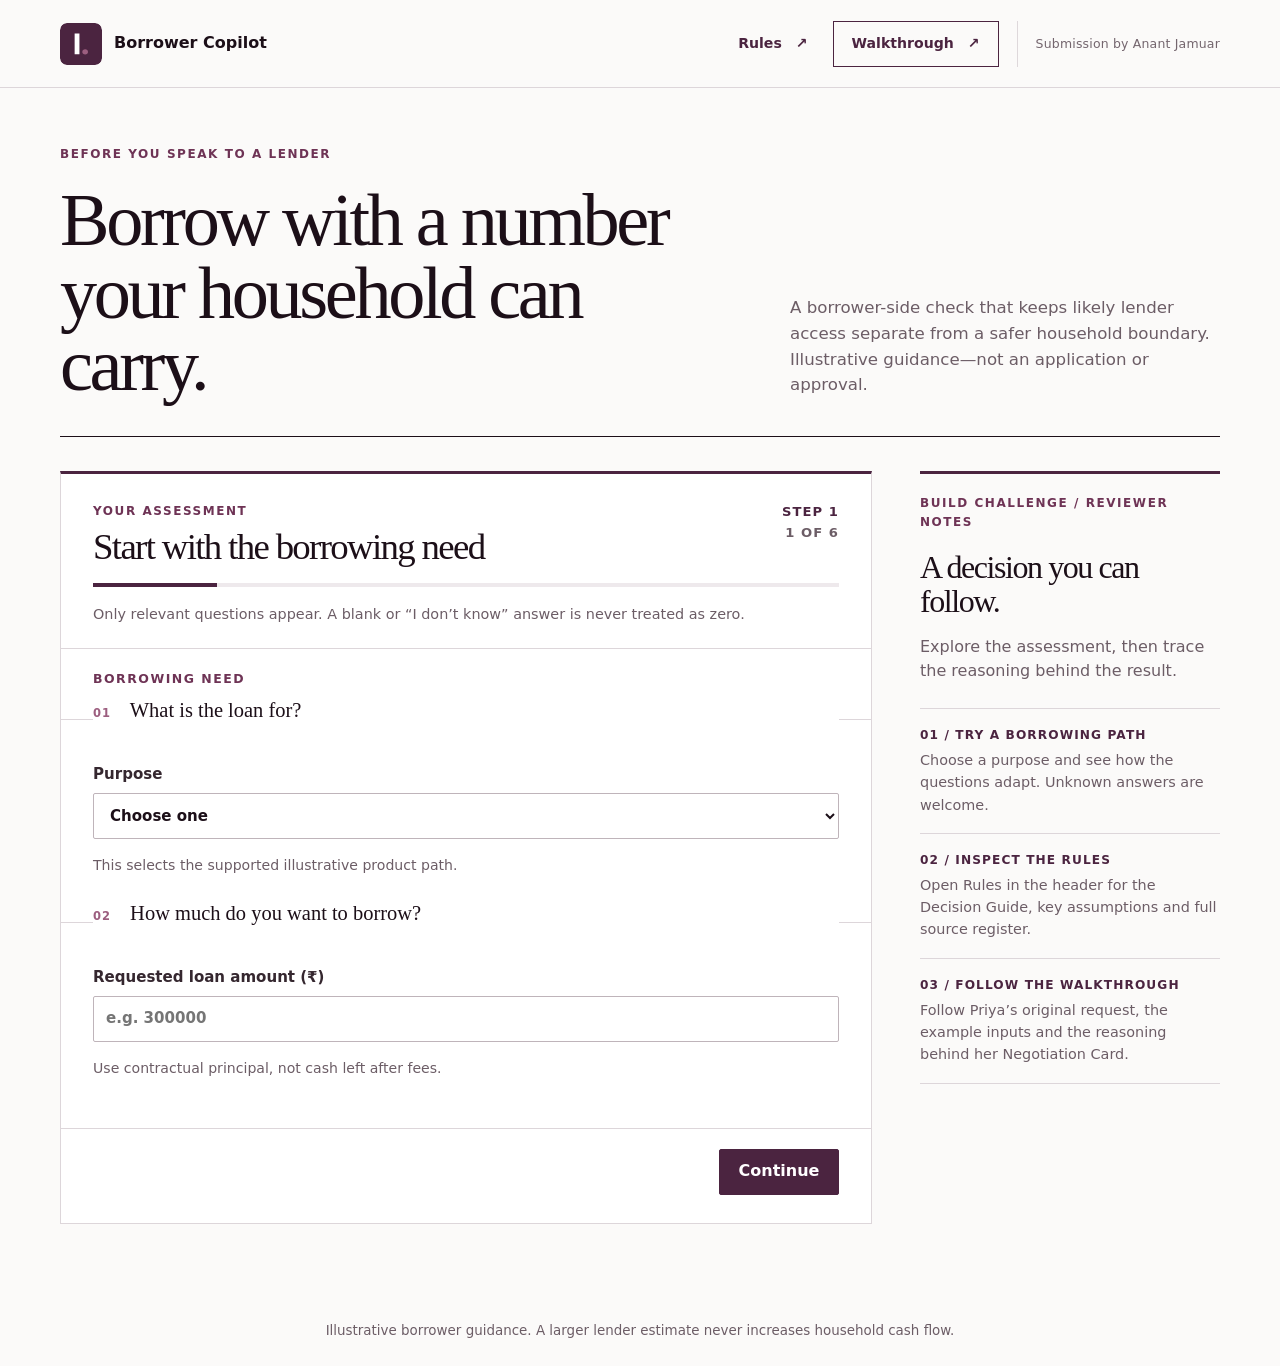
==== commit 1f273efb: "Clarify reviewer rules and add Priya written walkthrough" ====
--- a/index.html
+++ b/index.html
@@ -307,7 +307,7 @@
           <dl>
             <div><dt>01 / Try a borrowing path</dt><dd>Choose a purpose and see how the questions adapt. Unknown answers are welcome.</dd></div>
             <div><dt>02 / Inspect the rules</dt><dd>Open Rules in the header for the Decision Guide, key assumptions and full source register.</dd></div>
-            <div><dt>03 / Follow the walkthrough</dt><dd>Read the product tour and inspect the Negotiation Card. The video walkthrough is coming soon.</dd></div>
+            <div><dt>03 / Follow the walkthrough</dt><dd>Follow Priya’s original request, the example inputs and the reasoning behind her Negotiation Card.</dd></div>
           </dl>
         </aside>
       </div>
--- a/src/styles.css
+++ b/src/styles.css
@@ -218,11 +218,6 @@
 .guide-table th, .guide-table td { padding:15px 18px; vertical-align:top; min-width:130px; border-bottom:1px solid var(--line); }
 .guide-table td:first-child { color:var(--brand); font-weight:650; }
 .guide-table tbody tr:last-child td { border-bottom:0; }
-.video-placeholder { display:flex; align-items:center; gap:28px; margin:32px 0; padding:36px; border:1px solid var(--line); border-top:3px solid var(--brand); background:#f2edf0; }
-.video-placeholder h2 { margin:0; font:500 2rem/1.2 Georgia,serif; }
-.video-placeholder p:last-child { max-width:590px; color:var(--muted); margin-bottom:0; }
-.video-symbol { font-size:3rem; color:var(--brand); }
-.video-placeholder .state { white-space:nowrap; margin:0 0 0 auto; }
 .skip-link { position:absolute; left:12px; top:-100px; padding:12px; background:white; z-index:10; }
 .skip-link:focus { top:12px; }
 @media (max-width:960px) {
@@ -240,11 +235,16 @@
   .header-meta { justify-items:start; }
   .guide-content { padding:0 8px; }
   .decision-flow li { padding:18px; font-size:1.1rem; }
-  .video-placeholder { padding:24px; flex-wrap:wrap; gap:16px; }
-  .video-placeholder .state { margin:0; }
 }
 @media print {
   .review-page .hero { display:grid !important; }
   .guide-toolbar, .guide-jumps, .skip-link { display:none; }
   .guide-table { overflow:visible; }
 }
+
+.example-card { margin:28px 0; }
+.example-card .card-heading h3 { margin:0; font:500 2.35rem/1 Georgia,serif; letter-spacing:-.04em; }
+.example-card .card-item { padding-top:18px; }
+.example-card .card-item strong { color:#fff; line-height:1.5; }
+.guide-content .example-card .eyebrow { color:#c58fac; }
+.guide-content .example-card .card-foot { color:#d9ced4; }
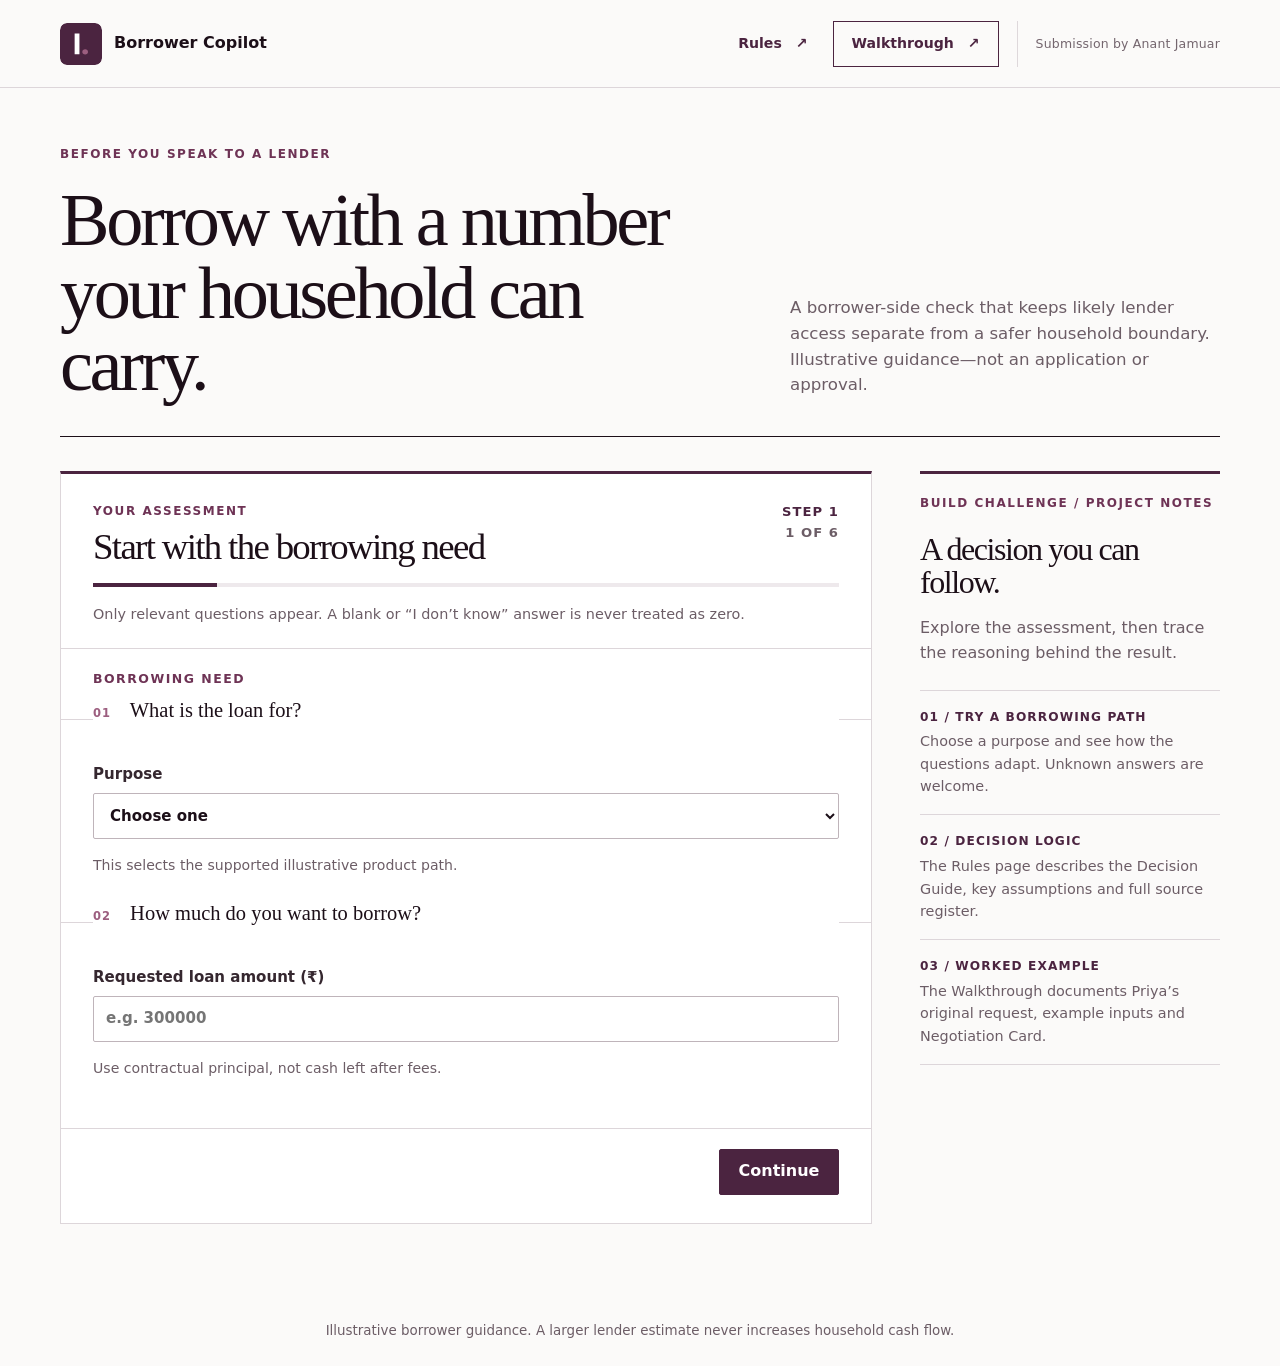
==== commit 6a5c850d: "Clarify project walkthrough materials" ====
--- a/index.html
+++ b/index.html
@@ -301,13 +301,13 @@
         </form>
 
         <aside class="review-note" aria-labelledby="review-title">
-          <p class="eyebrow">Build challenge / Reviewer notes</p>
+          <p class="eyebrow">Build challenge / Project notes</p>
           <h2 id="review-title">A decision you can follow.</h2>
           <p>Explore the assessment, then trace the reasoning behind the result.</p>
           <dl>
             <div><dt>01 / Try a borrowing path</dt><dd>Choose a purpose and see how the questions adapt. Unknown answers are welcome.</dd></div>
-            <div><dt>02 / Inspect the rules</dt><dd>Open Rules in the header for the Decision Guide, key assumptions and full source register.</dd></div>
-            <div><dt>03 / Follow the walkthrough</dt><dd>Follow Priya’s original request, the example inputs and the reasoning behind her Negotiation Card.</dd></div>
+            <div><dt>02 / Decision logic</dt><dd>The Rules page describes the Decision Guide, key assumptions and full source register.</dd></div>
+            <div><dt>03 / Worked example</dt><dd>The Walkthrough documents Priya’s original request, example inputs and Negotiation Card.</dd></div>
           </dl>
         </aside>
       </div>
--- a/src/styles.css
+++ b/src/styles.css
@@ -205,6 +205,7 @@
 .decision-flow { display:grid; grid-template-columns:repeat(4,1fr); list-style:none; padding:0; margin:28px 0 18px; background:var(--brand); color:#fff; }
 .decision-flow li { padding:24px; border-right:1px solid #79586f; font:1.3rem/1.25 Georgia,serif; }
 .decision-flow span { display:block; margin-bottom:14px; font:700 .68rem/1.5 system-ui,sans-serif; letter-spacing:.1em; color:#e0c9d6; }
+.guide-content .decision-flow li { color:#fff; }
 .guide-jumps { display:flex; flex-wrap:wrap; gap:8px 22px; padding:10px 0 24px; font-size:.82rem; }
 .guide-jumps a { padding:8px 0; }
 .guide-content { max-width:960px; margin:28px auto; }
